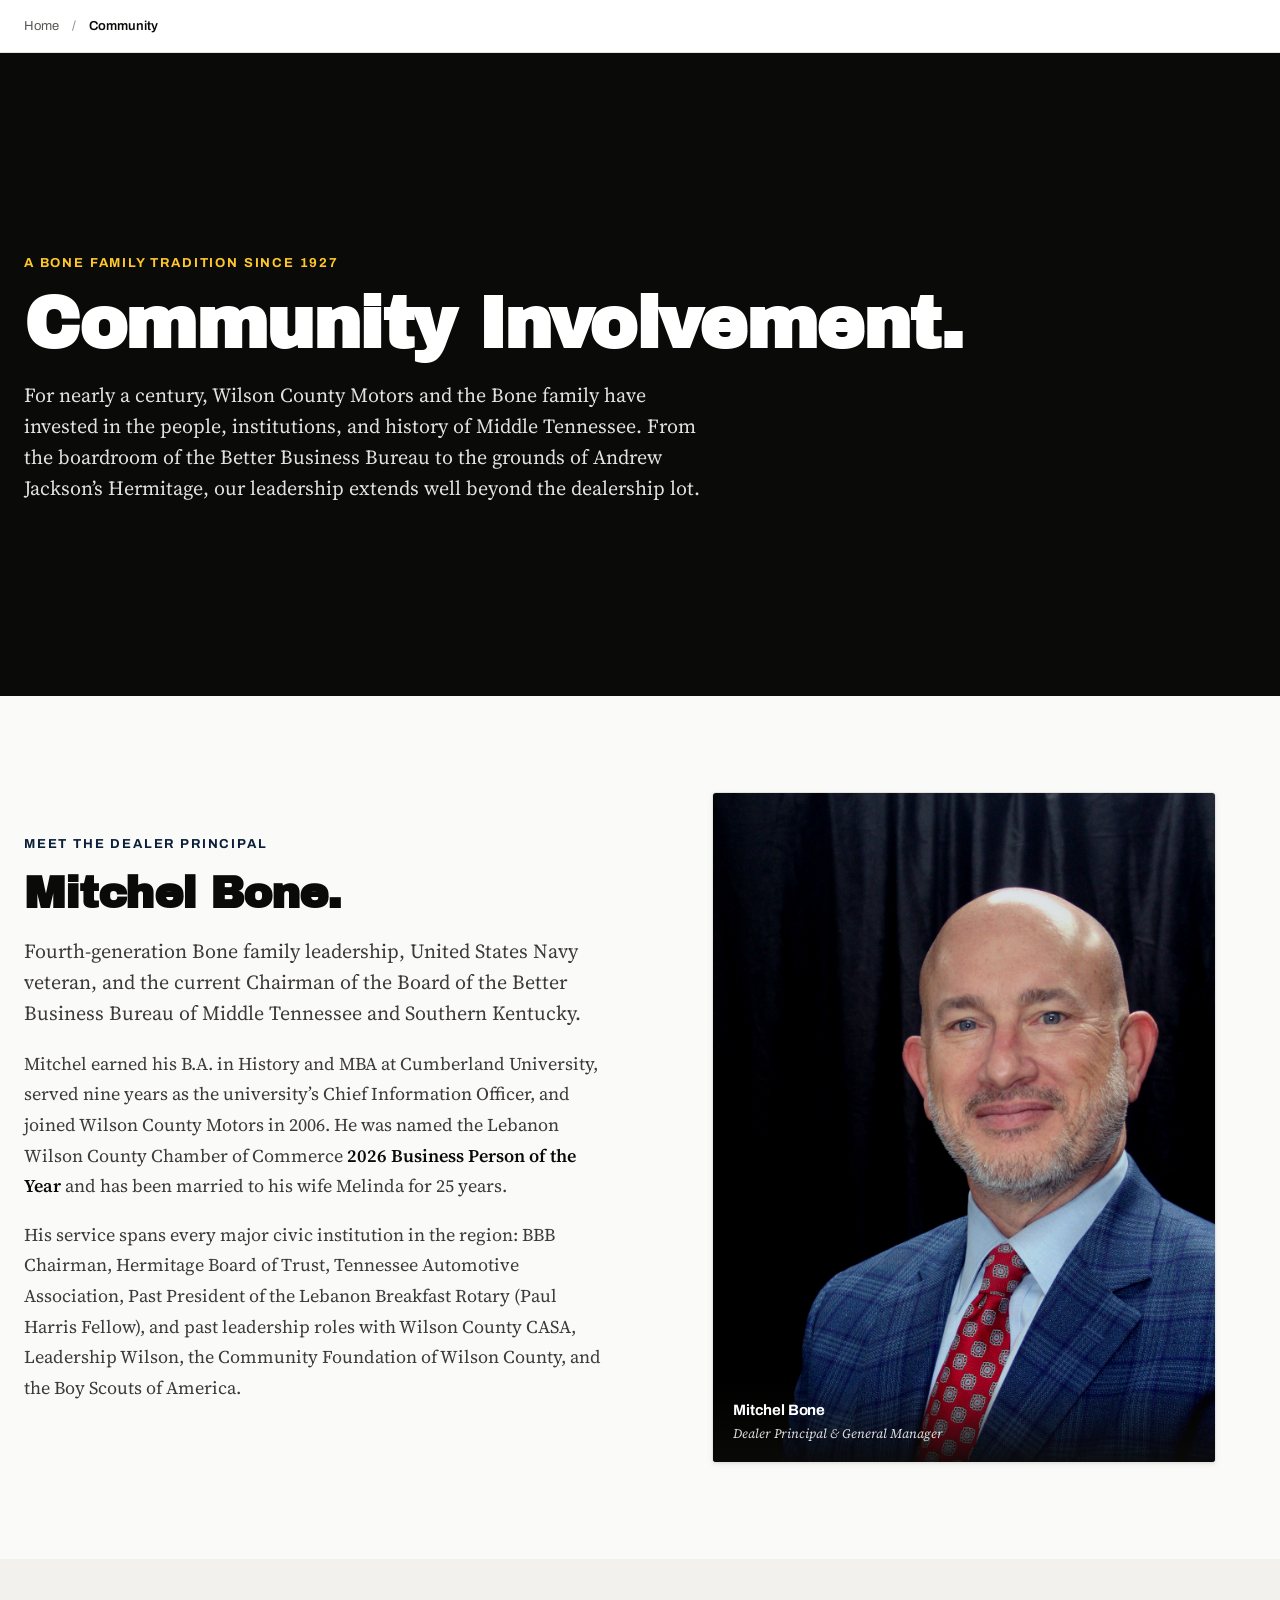
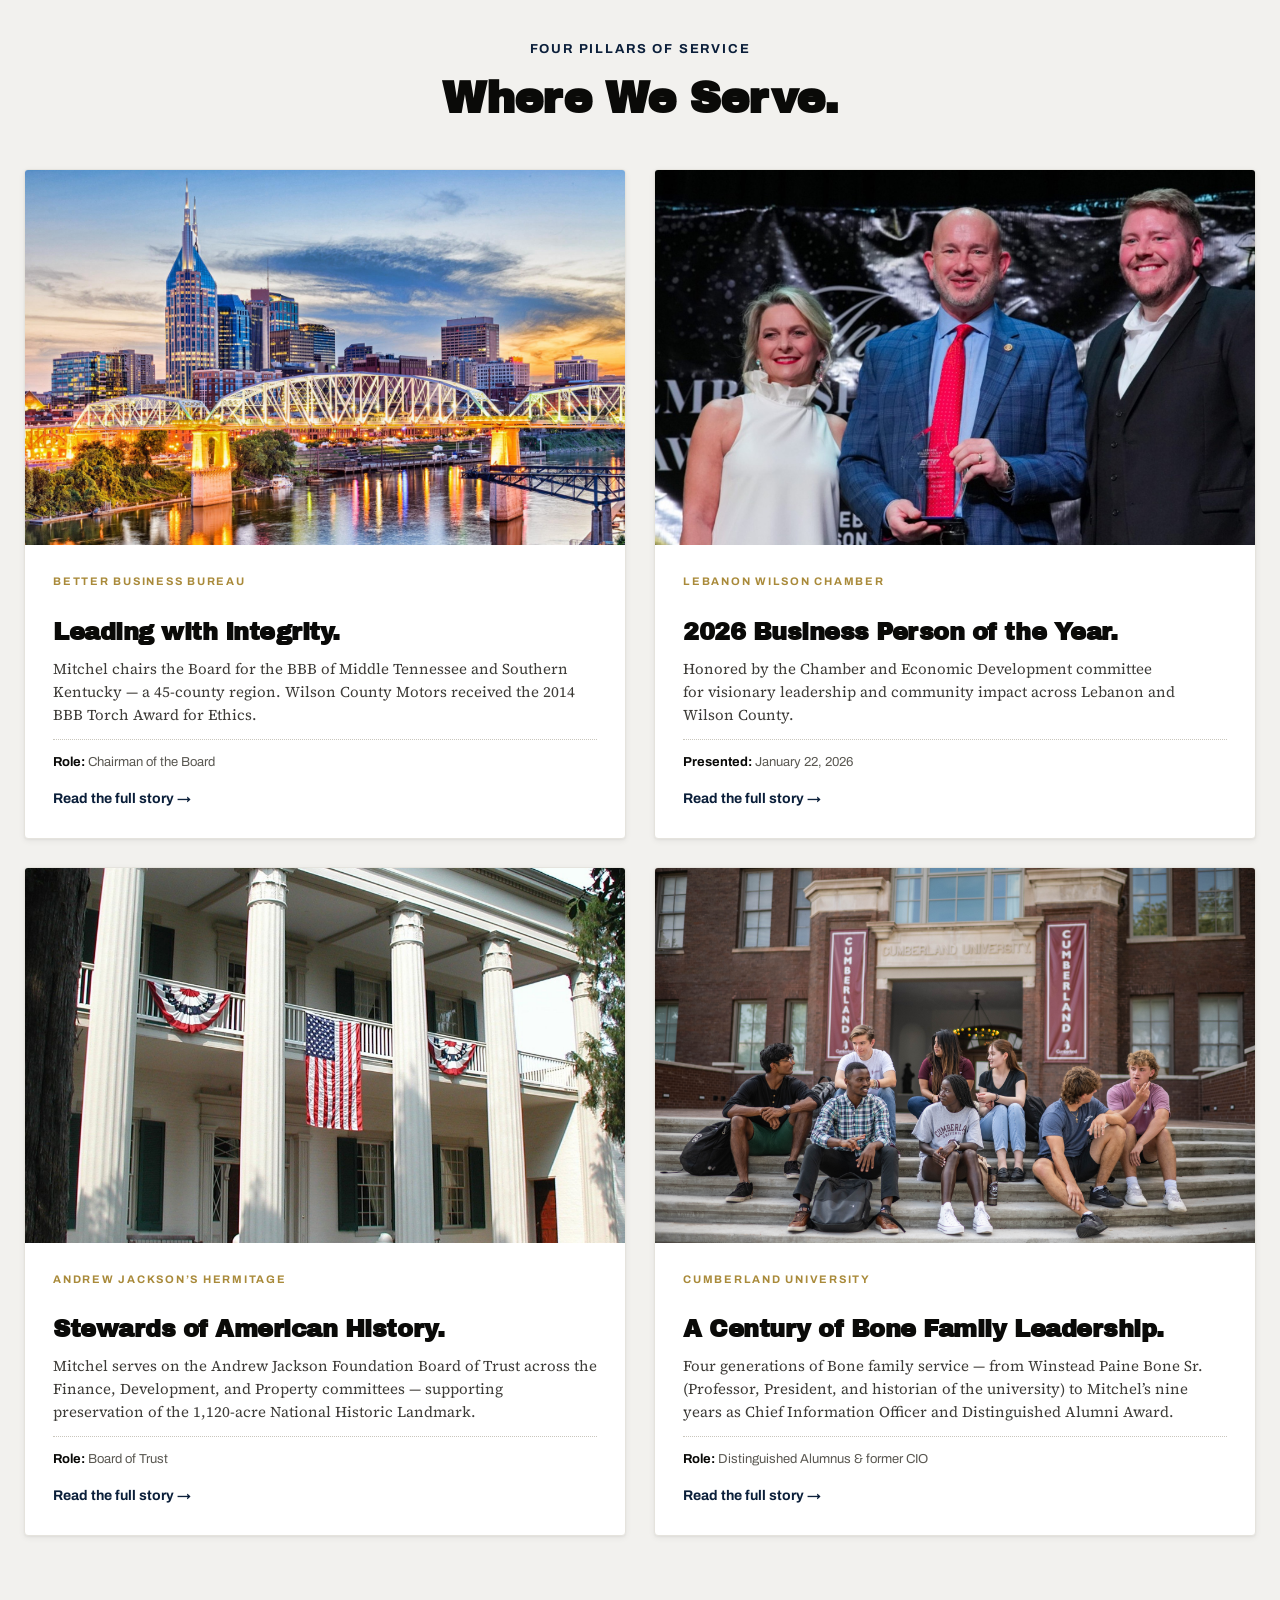
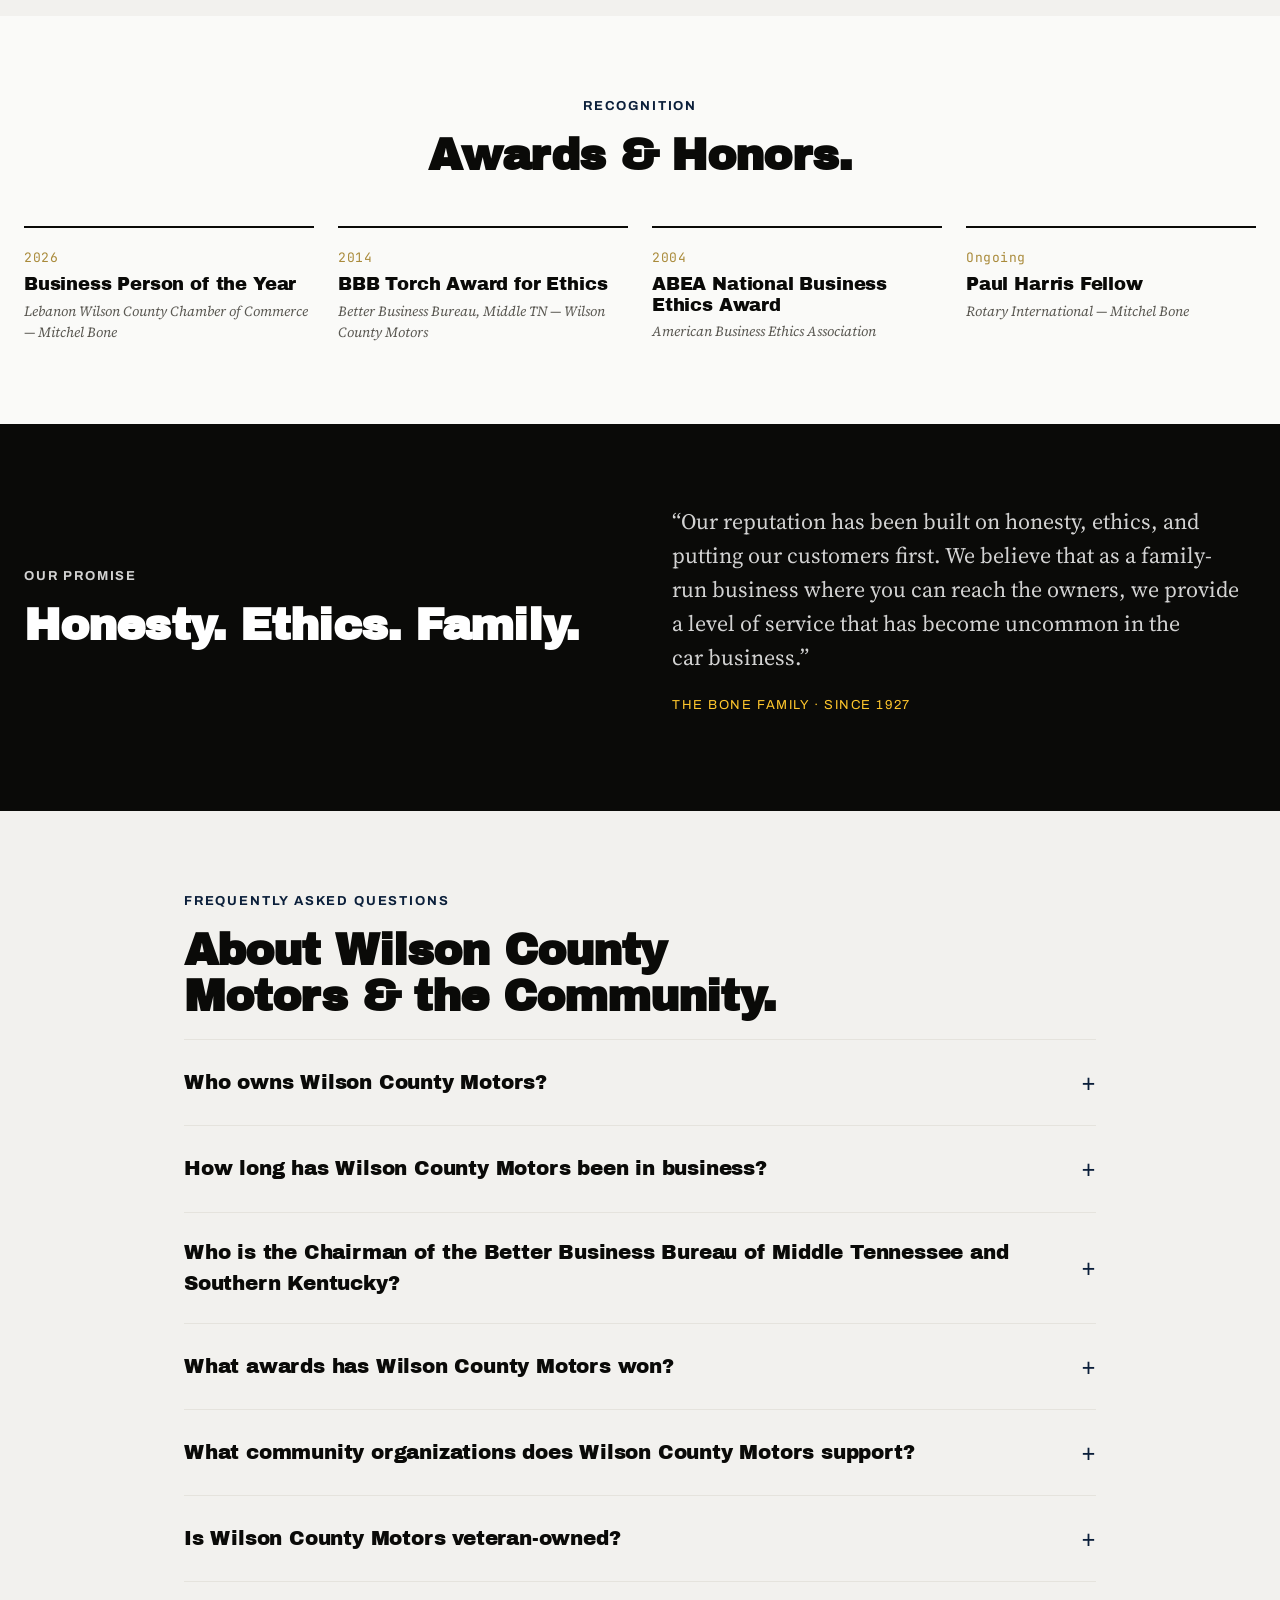
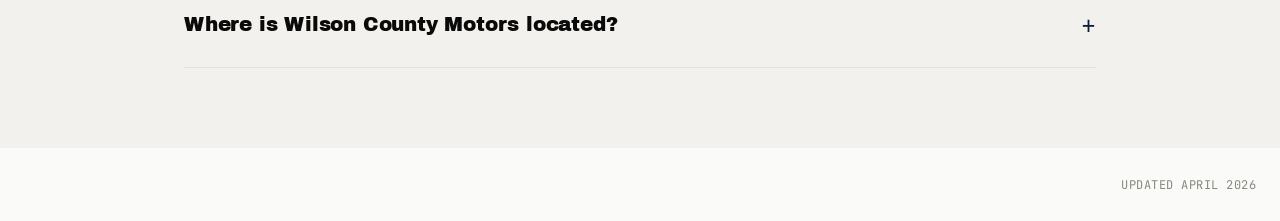
==== Community/index.html @ 07a66912 "Added community pages and assets" ====
<!DOCTYPE html>
<html lang="en">
<head>
<meta charset="UTF-8">
<meta name="viewport" content="width=device-width, initial-scale=1.0">
<title>Community Involvement | Wilson County Motors | Lebanon, Tennessee</title>
<meta name="description" content="Since 1927, the Bone family and Wilson County Motors have invested in Middle Tennessee through board service at the Better Business Bureau, Andrew Jackson's Hermitage, Cumberland University, and the Lebanon Wilson County Chamber of Commerce.">
<link rel="canonical" href="https://www.wilsoncountymotors.com/community/">
<meta property="og:title" content="Community Involvement | Wilson County Motors">
<meta property="og:description" content="99 years of family-led community leadership in Lebanon, Tennessee.">
<meta property="og:type" content="website">
<meta property="og:url" content="https://www.wilsoncountymotors.com/community/">
<meta property="og:image" content="https://www.wilsoncountymotors.com/community/assets/mitchel-bone.jpg">

<link rel="stylesheet" href="assets/wc-design-system.css">
<link rel="stylesheet" href="assets/site-styles.css">

<script type="application/ld+json">
{
  "@context": "https://schema.org",
  "@graph": [
    {
      "@type": "CollectionPage",
      "@id": "https://www.wilsoncountymotors.com/community/",
      "url": "https://www.wilsoncountymotors.com/community/",
      "name": "Community Involvement - Wilson County Motors",
      "description": "Since 1927, the Bone family and Wilson County Motors have invested in Middle Tennessee through board service at the BBB, Andrew Jackson's Hermitage, Cumberland University, and the Lebanon Wilson County Chamber of Commerce.",
      "datePublished": "2026-04-20",
      "dateModified": "2026-04-20",
      "isPartOf": { "@type": "WebSite", "name": "Wilson County Motors", "url": "https://www.wilsoncountymotors.com/" },
      "hasPart": [
        { "@type": "WebPage", "name": "BBB Chairman", "url": "https://www.wilsoncountymotors.com/community/bbb.html" },
        { "@type": "WebPage", "name": "2026 Business Person of the Year", "url": "https://www.wilsoncountymotors.com/community/business-person-of-the-year.html" },
        { "@type": "WebPage", "name": "Andrew Jackson's Hermitage", "url": "https://www.wilsoncountymotors.com/community/hermitage.html" },
        { "@type": "WebPage", "name": "Cumberland University", "url": "https://www.wilsoncountymotors.com/community/cumberland-university.html" }
      ]
    },
    {
      "@type": "AutoDealer",
      "@id": "https://www.wilsoncountymotors.com/#dealer",
      "name": "Wilson County Chevrolet Buick GMC",
      "foundingDate": "1927",
      "url": "https://www.wilsoncountymotors.com/",
      "telephone": "+1-615-549-5079",
      "address": { "@type": "PostalAddress", "streetAddress": "903 South Hartmann Dr", "addressLocality": "Lebanon", "addressRegion": "TN", "postalCode": "37090", "addressCountry": "US" },
      "openingHours": "Mo-Sa 08:00-19:00",
      "award": [
        "2014 BBB Torch Award for Ethics",
        "2004 ABEA National Business Ethics Award"
      ],
      "sameAs": [
        "https://www.facebook.com/WilsonCountyMotors",
        "https://www.wilsoncountyauto.com/"
      ]
    },
    {
      "@type": "Person",
      "@id": "https://www.wilsoncountymotors.com/community/#mitchel-bone",
      "name": "Mitchel Bone",
      "jobTitle": "Dealer Principal & General Manager",
      "image": "https://www.wilsoncountymotors.com/community/assets/mitchel-bone.jpg",
      "worksFor": { "@id": "https://www.wilsoncountymotors.com/#dealer" },
      "affiliation": [
        { "@type": "NGO", "name": "Better Business Bureau of Middle Tennessee and Southern Kentucky" },
        { "@type": "Organization", "name": "Andrew Jackson Foundation" },
        { "@type": "CollegeOrUniversity", "name": "Cumberland University" },
        { "@type": "Organization", "name": "Lebanon Wilson County Chamber of Commerce" }
      ],
      "award": [
        "2026 Business Person of the Year - Lebanon Wilson County Chamber of Commerce",
        "Cumberland University Distinguished Alumni Award",
        "Paul Harris Fellow - Rotary International"
      ],
      "alumniOf": { "@type": "CollegeOrUniversity", "name": "Cumberland University" }
    },
    {
      "@type": "BreadcrumbList",
      "itemListElement": [
        { "@type": "ListItem", "position": 1, "name": "Home", "item": "https://www.wilsoncountymotors.com/" },
        { "@type": "ListItem", "position": 2, "name": "Community", "item": "https://www.wilsoncountymotors.com/community/" }
      ]
    },
    {
      "@type": "FAQPage",
      "mainEntity": [
        { "@type": "Question", "name": "Who owns Wilson County Motors?", "acceptedAnswer": { "@type": "Answer", "text": "Wilson County Motors has been owned by the Bone family of Lebanon, Tennessee since 1927. The dealership was founded by Winstead Paine Bone Jr. and A.W. Hooker. Today it is led by Mitchel Bone, Dealer Principal and General Manager, representing the fourth generation of Bone family leadership." } },
        { "@type": "Question", "name": "How long has Wilson County Motors been in business?", "acceptedAnswer": { "@type": "Answer", "text": "Wilson County Motors has been in continuous operation since 1927 - more than 99 years. It is one of the oldest family-owned dealerships in Tennessee and has been a Bone family tradition for four generations." } },
        { "@type": "Question", "name": "Who is the Chairman of the Better Business Bureau of Middle Tennessee and Southern Kentucky?", "acceptedAnswer": { "@type": "Answer", "text": "Mitchel Bone, Dealer Principal of Wilson County Chevrolet Buick GMC, currently serves as Chairman of the Board for the Better Business Bureau of Middle Tennessee and Southern Kentucky." } },
        { "@type": "Question", "name": "What awards has Wilson County Motors won?", "acceptedAnswer": { "@type": "Answer", "text": "Wilson County Motors received the 2014 BBB Torch Award for Ethics and the 2004 ABEA National Business Ethics Award. Mitchel Bone was named the Lebanon Wilson County Chamber of Commerce 2026 Business Person of the Year, is a Cumberland University Distinguished Alumni Award recipient, and is a Paul Harris Fellow through Rotary International." } },
        { "@type": "Question", "name": "What community organizations does Wilson County Motors support?", "acceptedAnswer": { "@type": "Answer", "text": "Wilson County Motors supports the Better Business Bureau of Middle Tennessee and Southern Kentucky (BBB Chairman), the Andrew Jackson Foundation at The Hermitage (Board of Trust), Cumberland University (four generations of Bone family leadership), the Lebanon Wilson County Chamber of Commerce, the Tennessee Automotive Association, Rotary International, Wilson County CASA, the Boy Scouts of America Middle Tennessee Council, Leadership Wilson, and the Community Foundation of Wilson County." } },
        { "@type": "Question", "name": "Is Wilson County Motors veteran-owned?", "acceptedAnswer": { "@type": "Answer", "text": "Yes. Wilson County Motors is veteran-owned. Mitchel Bone is a United States Navy veteran who served as a journalist and public affairs specialist." } },
        { "@type": "Question", "name": "Where is Wilson County Motors located?", "acceptedAnswer": { "@type": "Answer", "text": "Wilson County Chevrolet Buick GMC is located at 903 South Hartmann Drive in Lebanon, Tennessee 37090, phone (615) 549-5079. Sister store Wilson County Hyundai is located at 1310 West Main Street, Lebanon, TN 37087, phone (615) 444-5564." } }
      ]
    }
  ]
}
</script>
</head>
<body>
<nav class="breadcrumbs" aria-label="Breadcrumb">
  <div class="container">
    <a href="https://www.wilsoncountymotors.com/">Home</a>
    <span class="sep">/</span>
    <span class="current">Community</span>
  </div>
</nav>

<main>
  <section class="hero" aria-labelledby="page-title">
    <div class="hero-inner">
      <p class="eyebrow">A Bone Family Tradition Since 1927</p>
      <h1 class="page-title" id="page-title">Community Involvement.</h1>
      <p class="lede">For nearly a century, Wilson County Motors and the Bone family have invested in the people, institutions, and history of Middle Tennessee. From the boardroom of the Better Business Bureau to the grounds of Andrew Jackson&rsquo;s Hermitage, our leadership extends well beyond the dealership lot.</p>
    </div>
  </section>

  <section aria-labelledby="mitchel-title">
    <div class="container">
      <div class="two-col">
        <div>
          <p class="eyebrow">Meet the Dealer Principal</p>
          <h2 class="section-title" id="mitchel-title">Mitchel Bone.</h2>
          <p class="lede" style="margin-bottom:20px;">Fourth-generation Bone family leadership, United States Navy veteran, and the current Chairman of the Board of the Better Business Bureau of Middle Tennessee and Southern Kentucky.</p>
          <div class="prose">
            <p>Mitchel earned his B.A. in History and MBA at Cumberland University, served nine years as the university&rsquo;s Chief Information Officer, and joined Wilson County Motors in 2006. He was named the Lebanon Wilson County Chamber of Commerce <strong>2026 Business Person of the Year</strong> and has been married to his wife Melinda for 25 years.</p>
            <p>His service spans every major civic institution in the region: BBB Chairman, Hermitage Board of Trust, Tennessee Automotive Association, Past President of the Lebanon Breakfast Rotary (Paul Harris Fellow), and past leadership roles with Wilson County CASA, Leadership Wilson, the Community Foundation of Wilson County, and the Boy Scouts of America.</p>
          </div>
        </div>
        <div>
          <figure class="img-frame">
            <img src="assets/mitchel-bone.jpg" alt="Mitchel Bone, Dealer Principal of Wilson County Chevrolet Buick GMC." style="aspect-ratio:3/4; object-fit:cover; object-position:center top;">
            <figcaption class="caption">
              <div class="label">Mitchel Bone</div>
              <div class="sub">Dealer Principal &amp; General Manager</div>
            </figcaption>
          </figure>
        </div>
      </div>
    </div>
  </section>

  <section class="section-alt" aria-labelledby="pillars-title">
    <div class="container">
      <div class="text-center" style="max-width:720px; margin:0 auto 48px;">
        <p class="eyebrow">Four Pillars of Service</p>
        <h2 class="section-title" id="pillars-title">Where We Serve.</h2>
      </div>

      <div class="grid-2" style="gap:28px;">
        <a href="bbb.html" class="pillar-card">
          <div class="pc-image"><img src="assets/nashville-skyline.jpg" alt="Nashville skyline representing the BBB of Middle Tennessee and Southern Kentucky."></div>
          <div class="pc-body">
            <p class="pc-eyebrow">Better Business Bureau</p>
            <h3>Leading with Integrity.</h3>
            <p class="pc-desc">Mitchel chairs the Board for the BBB of Middle Tennessee and Southern Kentucky &mdash; a 45-county region. Wilson County Motors received the 2014 BBB Torch Award for Ethics.</p>
            <div class="pc-role"><strong>Role:</strong> Chairman of the Board</div>
            <span class="pc-arrow">Read the full story &rarr;</span>
          </div>
        </a>

        <a href="business-person-of-the-year.html" class="pillar-card">
          <div class="pc-image"><img src="assets/boty-01.jpg" alt="Mitchel Bone receiving the 2026 Business Person of the Year award."></div>
          <div class="pc-body">
            <p class="pc-eyebrow">Lebanon Wilson Chamber</p>
            <h3>2026 Business Person of the Year.</h3>
            <p class="pc-desc">Honored by the Chamber and Economic Development committee for visionary leadership and community impact across Lebanon and Wilson County.</p>
            <div class="pc-role"><strong>Presented:</strong> January 22, 2026</div>
            <span class="pc-arrow">Read the full story &rarr;</span>
          </div>
        </a>

        <a href="hermitage.html" class="pillar-card">
          <div class="pc-image"><img src="assets/hermitage-mansion.jpg" alt="Andrew Jackson's Hermitage mansion in Nashville, Tennessee."></div>
          <div class="pc-body">
            <p class="pc-eyebrow">Andrew Jackson&rsquo;s Hermitage</p>
            <h3>Stewards of American History.</h3>
            <p class="pc-desc">Mitchel serves on the Andrew Jackson Foundation Board of Trust across the Finance, Development, and Property committees &mdash; supporting preservation of the 1,120-acre National Historic Landmark.</p>
            <div class="pc-role"><strong>Role:</strong> Board of Trust</div>
            <span class="pc-arrow">Read the full story &rarr;</span>
          </div>
        </a>

        <a href="cumberland-university.html" class="pillar-card">
          <div class="pc-image"><img src="assets/cu-secondary.jpg" alt="Aerial view of the Cumberland University campus in Lebanon, Tennessee."></div>
          <div class="pc-body">
            <p class="pc-eyebrow">Cumberland University</p>
            <h3>A Century of Bone Family Leadership.</h3>
            <p class="pc-desc">Four generations of Bone family service &mdash; from Winstead Paine Bone Sr. (Professor, President, and historian of the university) to Mitchel&rsquo;s nine years as Chief Information Officer and Distinguished Alumni Award.</p>
            <div class="pc-role"><strong>Role:</strong> Distinguished Alumnus &amp; former CIO</div>
            <span class="pc-arrow">Read the full story &rarr;</span>
          </div>
        </a>
      </div>
    </div>
  </section>

  <section aria-labelledby="awards-title">
    <div class="container">
      <div style="max-width:720px; margin:0 auto 48px;" class="text-center">
        <p class="eyebrow">Recognition</p>
        <h2 class="section-title" id="awards-title">Awards &amp; Honors.</h2>
      </div>

      <div class="awards-strip">
        <div class="award-cell">
          <div class="year">2026</div>
          <div class="title">Business Person of the Year</div>
          <div class="org">Lebanon Wilson County Chamber of Commerce &mdash; Mitchel Bone</div>
        </div>
        <div class="award-cell">
          <div class="year">2014</div>
          <div class="title">BBB Torch Award for Ethics</div>
          <div class="org">Better Business Bureau, Middle TN &mdash; Wilson County Motors</div>
        </div>
        <div class="award-cell">
          <div class="year">2004</div>
          <div class="title">ABEA National Business Ethics Award</div>
          <div class="org">American Business Ethics Association</div>
        </div>
        <div class="award-cell">
          <div class="year">Ongoing</div>
          <div class="title">Paul Harris Fellow</div>
          <div class="org">Rotary International &mdash; Mitchel Bone</div>
        </div>
      </div>
    </div>
  </section>

  <section class="section-dark" aria-labelledby="values-title">
    <div class="container">
      <div class="two-col">
        <div>
          <p class="eyebrow eyebrow-on-dark">Our Promise</p>
          <h2 class="section-title" id="values-title">Honesty. Ethics. Family.</h2>
        </div>
        <div>
          <p class="lede" style="font-size:22px;">&ldquo;Our reputation has been built on honesty, ethics, and putting our customers first. We believe that as a family-run business where you can reach the owners, we provide a level of service that has become uncommon in the car business.&rdquo;</p>
          <p style="font-family:var(--font-ui); font-size:13px; letter-spacing:.12em; text-transform:uppercase; color:var(--wc-gold-500); margin-top:20px;">The Bone Family &middot; Since 1927</p>
        </div>
      </div>
    </div>
  </section>

  <section class="section-alt" aria-labelledby="faq-title">
    <div class="container-narrow">
      <p class="eyebrow">Frequently Asked Questions</p>
      <h2 class="section-title" id="faq-title">About Wilson County Motors &amp; the Community.</h2>
      <div class="faq-list">
        <details>
          <summary>Who owns Wilson County Motors?</summary>
          <p class="faq-answer">Wilson County Motors has been owned by the Bone family of Lebanon, Tennessee since 1927. The dealership was founded by Winstead Paine Bone Jr. and A.W. Hooker. Today it is led by Mitchel Bone, Dealer Principal and General Manager, representing the fourth generation of Bone family leadership.</p>
        </details>
        <details>
          <summary>How long has Wilson County Motors been in business?</summary>
          <p class="faq-answer">Wilson County Motors has been in continuous operation since 1927 &mdash; more than 99 years. It is one of the oldest family-owned dealerships in Tennessee.</p>
        </details>
        <details>
          <summary>Who is the Chairman of the Better Business Bureau of Middle Tennessee and Southern Kentucky?</summary>
          <p class="faq-answer">Mitchel Bone, Dealer Principal of Wilson County Chevrolet Buick GMC, currently serves as Chairman of the Board for the BBB of Middle Tennessee and Southern Kentucky.</p>
        </details>
        <details>
          <summary>What awards has Wilson County Motors won?</summary>
          <p class="faq-answer">Wilson County Motors received the 2014 BBB Torch Award for Ethics and the 2004 ABEA National Business Ethics Award. Mitchel Bone was named the Lebanon Wilson County Chamber of Commerce 2026 Business Person of the Year, is a Cumberland University Distinguished Alumni Award recipient, and is a Paul Harris Fellow through Rotary International.</p>
        </details>
        <details>
          <summary>What community organizations does Wilson County Motors support?</summary>
          <p class="faq-answer">Wilson County Motors supports the BBB of Middle Tennessee and Southern Kentucky (Chairman), the Andrew Jackson Foundation at The Hermitage (Board of Trust), Cumberland University (four generations of Bone family leadership), the Lebanon Wilson County Chamber of Commerce, the Tennessee Automotive Association, Rotary International, Wilson County CASA, the Middle Tennessee Council of the Boy Scouts of America, Leadership Wilson, and the Community Foundation of Wilson County.</p>
        </details>
        <details>
          <summary>Is Wilson County Motors veteran-owned?</summary>
          <p class="faq-answer">Yes. Wilson County Motors is veteran-owned. Mitchel Bone is a United States Navy veteran who served as a journalist and public affairs specialist.</p>
        </details>
        <details>
          <summary>Where is Wilson County Motors located?</summary>
          <p class="faq-answer">Wilson County Chevrolet Buick GMC is located at 903 South Hartmann Drive in Lebanon, Tennessee 37090, phone (615) 549-5079. Sister store Wilson County Hyundai is located at 1310 West Main Street, Lebanon, TN 37087, phone (615) 444-5564.</p>
        </details>
      </div>
    </div>
  </section>

  <div class="container" style="padding:24px; text-align:right;">
    <span class="updated-stamp">Updated April 2026</span>
  </div>
</main>
</body>
</html>
---- Community/assets/wc-design-system.css ----
/* =========================================================
   Wilson County Motors — Colors & Type
   A family-owned Tennessee dealership since 1927.
   The system leans on a high-contrast black/white core
   (inherited from the wordmark) warmed by a Tennessee-red
   accent and a parchment off-white for long reading.
   ========================================================= */

/* ---------- Fonts -----------------------------------------
   The logo wordmark is a heavy, geometric, lowercase sans —
   closest open match is Archivo Black / Archivo. We pair it
   with Source Serif 4 for long-form ("Since 1927" heritage
   cues) and JetBrains Mono for VINs, stock numbers, specs.
   -----------------------------------------------------------
   NOTE TO USER: no original brand font files were provided.
   These Google Fonts are SUBSTITUTIONS. If you have the real
   wordmark typeface (appears custom / Avenir-Black-ish),
   drop the .woff2 into fonts/ and swap the @font-face below.
*/
@import url('https://fonts.googleapis.com/css2?family=Archivo:wght@400;500;600;700;800;900&family=Archivo+Black&family=Source+Serif+4:ital,opsz,wght@0,8..60,400;0,8..60,600;0,8..60,700;1,8..60,400&family=JetBrains+Mono:wght@400;500;600&display=swap');

:root {
  /* =========================================================
     COLOR — core
     Black/white are dominant (the wordmark is pure black).
     "Tennessee red" is the single brand accent — a clay-red
     that echoes the red in the GMC badge and TN state flag,
     appropriate for a Lebanon, TN dealer.
     ========================================================= */

  /* Neutrals — ink scale */
  --wc-ink-000: #ffffff;
  --wc-ink-050: #fafaf8;   /* parchment / page bg */
  --wc-ink-100: #f2f1ee;   /* card soft bg */
  --wc-ink-200: #e5e3dd;   /* hairline / divider */
  --wc-ink-300: #c9c6bd;   /* disabled / placeholder */
  --wc-ink-400: #8a877e;   /* muted text */
  --wc-ink-500: #5a5852;   /* secondary text */
  --wc-ink-600: #3d3b37;   /* body on light */
  --wc-ink-700: #26251f;   /* heading */
  --wc-ink-900: #0a0a08;   /* wordmark black */

  /* Brand accent — Chevrolet gold (the bowtie gold).
     Chevy's primary brand color pair is Chevy Gold + Chevy Dark Blue. */
  --wc-gold-050: #fff8e0;
  --wc-gold-100: #ffeeb0;
  --wc-gold-300: #ffd766;
  --wc-gold-500: #ffc72c;   /* Chevy Gold — primary accent */
  --wc-gold-600: #e0a800;   /* hover */
  --wc-gold-700: #a57a00;   /* pressed */

  /* Chevy Dark Blue — paired corporate color; used for CTAs on light,
     for trust/finance cues, and as the go-to ink behind gold. */
  --wc-blue-050: #e8ecf2;
  --wc-blue-100: #c8d0de;
  --wc-blue-300: #5f7aa3;
  --wc-blue-500: #1a3c74;   /* mid */
  --wc-blue-700: #0b1f3a;   /* Chevy Dark Blue */
  --wc-blue-900: #061226;

  /* Legacy red retained for GMC chrome & sale stickers only.
     Do NOT use as brand accent. */
  --wc-red-050: #fdf2ef;
  --wc-red-500: #c8102e;   /* GMC red */
  --wc-red-600: #a00a22;
  --wc-red-700: #7a0818;

  /* Tan / heritage — used for "Since 1927" and award ribbons */
  --wc-tan-100: #f1ead8;
  --wc-tan-300: #d9c48a;
  --wc-tan-500: #a98a3a;

  /* Semantic — status */
  --wc-success: #2a7a4b;
  --wc-success-bg: #e6f1ea;
  --wc-warning: #b5721a;
  --wc-warning-bg: #fbefd9;
  --wc-danger: var(--wc-red-600);
  --wc-danger-bg: var(--wc-red-050);
  --wc-info: var(--wc-blue-700);
  --wc-info-bg: var(--wc-blue-050);

  /* OEM badge accents — ONLY for franchise-specific chrome.
     Never as ambient brand color for the dealership. */
  --wc-chevy-blue: #0b1f3a;
  --wc-chevy-gold: #ffc72c;
  --wc-chevy-silver: #c9ccd1;
  --wc-buick-red:  #9d2235;
  --wc-gmc-red:    #c8102e;

  /* =========================================================
     SEMANTIC ROLES — reach for these in components
     ========================================================= */
  --fg-1: var(--wc-ink-900);       /* primary text */
  --fg-2: var(--wc-ink-600);       /* body */
  --fg-3: var(--wc-ink-500);       /* secondary */
  --fg-muted: var(--wc-ink-400);
  --fg-on-dark: var(--wc-ink-000);
  --fg-accent: var(--wc-blue-700);

  --bg-page: var(--wc-ink-050);
  --bg-surface: var(--wc-ink-000);
  --bg-soft: var(--wc-ink-100);
  --bg-inverse: var(--wc-ink-900);
  --bg-accent: var(--wc-gold-500);
  --bg-cta: var(--wc-blue-700);          /* primary CTA on light */
  --fg-on-gold: var(--wc-blue-700);      /* text on gold */

  --border-hairline: var(--wc-ink-200);
  --border-strong: var(--wc-ink-300);
  --border-ink: var(--wc-ink-900);

  /* =========================================================
     TYPOGRAPHY
     Families — Archivo Black for wordmark-echo display,
     Archivo for UI, Source Serif for heritage + long copy,
     JetBrains Mono for stock numbers / VINs.
     ========================================================= */
  --font-display: 'Archivo Black', 'Archivo', ui-sans-serif, system-ui, sans-serif;
  --font-ui: 'Archivo', ui-sans-serif, system-ui, -apple-system, 'Segoe UI', sans-serif;
  --font-serif: 'Source Serif 4', 'Source Serif Pro', Georgia, 'Times New Roman', serif;
  --font-mono: 'JetBrains Mono', ui-monospace, 'SF Mono', Menlo, monospace;

  /* Type scale — dealer-signage rhythm: big, heavy, confident */
  --fs-hero: clamp(56px, 8vw, 96px);   /* "We've been here since 1927." */
  --fs-display: clamp(40px, 5vw, 64px);
  --fs-h1: 40px;
  --fs-h2: 30px;
  --fs-h3: 22px;
  --fs-h4: 18px;
  --fs-body-lg: 18px;
  --fs-body: 16px;
  --fs-small: 14px;
  --fs-micro: 12px;
  --fs-eyebrow: 13px;

  --lh-tight: 0.95;
  --lh-heading: 1.1;
  --lh-body: 1.55;
  --lh-loose: 1.7;

  --ls-display: -0.02em;   /* wordmark is tight */
  --ls-heading: -0.01em;
  --ls-eyebrow: 0.14em;    /* all-caps eyebrows only */
  --ls-body: 0;

  /* =========================================================
     SPACING / RADII / SHADOWS
     Restrained; this is a dealership, not a fintech.
     ========================================================= */
  --sp-1: 4px;
  --sp-2: 8px;
  --sp-3: 12px;
  --sp-4: 16px;
  --sp-5: 20px;
  --sp-6: 24px;
  --sp-8: 32px;
  --sp-10: 40px;
  --sp-12: 48px;
  --sp-16: 64px;
  --sp-20: 80px;
  --sp-24: 96px;

  --radius-none: 0;
  --radius-sm: 2px;
  --radius-md: 4px;     /* default — small, square-ish, signage-like */
  --radius-lg: 8px;
  --radius-pill: 999px;

  /* Shadows — flat by default; one lift shadow for cards/menus */
  --shadow-hairline: inset 0 0 0 1px var(--border-hairline);
  --shadow-card: 0 1px 2px rgba(10,10,8,0.04), 0 2px 6px rgba(10,10,8,0.06);
  --shadow-lift: 0 6px 20px rgba(10,10,8,0.10), 0 2px 4px rgba(10,10,8,0.04);
  --shadow-sticker: 0 10px 30px rgba(10,10,8,0.18);
  --shadow-focus: 0 0 0 3px rgba(255,199,44,0.45);

  /* Motion */
  --ease-standard: cubic-bezier(0.2, 0, 0, 1);
  --ease-emphasized: cubic-bezier(0.22, 1, 0.36, 1);
  --dur-fast: 120ms;
  --dur-base: 200ms;
  --dur-slow: 320ms;
}

/* ---------- Element defaults ------------------------------ */
html, body {
  background: var(--bg-page);
  color: var(--fg-1);
  font-family: var(--font-ui);
  font-size: var(--fs-body);
  line-height: var(--lh-body);
  -webkit-font-smoothing: antialiased;
  text-rendering: optimizeLegibility;
}

h1, h2, h3, h4, h5, h6 {
  font-family: var(--font-display);
  color: var(--fg-1);
  letter-spacing: var(--ls-heading);
  line-height: var(--lh-heading);
  margin: 0;
  text-wrap: balance;
}

h1 { font-size: var(--fs-h1); }
h2 { font-size: var(--fs-h2); }
h3 { font-size: var(--fs-h3); }
h4 { font-size: var(--fs-h4); font-family: var(--font-ui); font-weight: 700; }

p  { margin: 0 0 var(--sp-4); text-wrap: pretty; }
a  { color: var(--fg-accent); text-decoration: underline; text-underline-offset: 2px; }
a:hover { color: var(--wc-red-700); }

small { font-size: var(--fs-small); color: var(--fg-3); }
code, kbd, samp { font-family: var(--font-mono); font-size: 0.92em; }

/* ---------- Utility classes ------------------------------- */
.wc-hero      { font-family: var(--font-display); font-size: var(--fs-hero);    line-height: var(--lh-tight); letter-spacing: var(--ls-display); }
.wc-display   { font-family: var(--font-display); font-size: var(--fs-display); line-height: var(--lh-tight); letter-spacing: var(--ls-display); }
.wc-eyebrow   { font-family: var(--font-ui); font-size: var(--fs-eyebrow); font-weight: 700; letter-spacing: var(--ls-eyebrow); text-transform: uppercase; color: var(--fg-accent); }
.wc-lede      { font-family: var(--font-serif); font-size: var(--fs-body-lg); line-height: var(--lh-loose); color: var(--fg-2); }
.wc-serif     { font-family: var(--font-serif); }
.wc-mono      { font-family: var(--font-mono); }
.wc-wordmark  { font-family: var(--font-display); text-transform: lowercase; letter-spacing: -0.04em; line-height: 0.9; }

.wc-since     { font-family: var(--font-serif); font-style: italic; color: var(--wc-tan-500); letter-spacing: 0.02em; }
---- Community/assets/site-styles.css ----
/* ============================================================
   Wilson County Motors — Community pages shared styles
   Built on top of wc-design-system.css
   ============================================================ */

* { box-sizing: border-box; }
html, body { margin: 0; padding: 0; }
body { background: var(--bg-page); color: var(--fg-1); }

img { max-width: 100%; display: block; }

/* ---------- Header ---------- */
.site-utility {
  background: #fff;
  border-bottom: 1px solid var(--border-hairline);
  font-size: 12px;
}
.site-utility-inner {
  max-width: 1280px;
  margin: 0 auto;
  padding: 8px 24px;
  display: flex;
  align-items: center;
  justify-content: space-between;
  gap: 16px;
  flex-wrap: wrap;
}
.site-utility .since {
  font-family: var(--font-serif);
  font-style: italic;
  color: var(--wc-tan-500);
}
.site-utility .utility-links {
  display: flex;
  gap: 20px;
  color: var(--fg-2);
  flex-wrap: wrap;
}
.site-utility .utility-links span {
  display: inline-flex;
  align-items: center;
  gap: 6px;
}
.site-utility .utility-links .tel {
  font-family: var(--font-mono);
  font-weight: 600;
  color: var(--wc-ink-900);
}

.site-header {
  position: sticky;
  top: 0;
  z-index: 50;
  background: rgba(250, 250, 248, 0.94);
  backdrop-filter: blur(8px);
  -webkit-backdrop-filter: blur(8px);
  border-bottom: 1px solid var(--border-hairline);
}
.site-header-inner {
  max-width: 1280px;
  margin: 0 auto;
  padding: 14px 24px;
  display: flex;
  align-items: center;
  gap: 32px;
}
.site-brand {
  display: flex;
  align-items: center;
  gap: 14px;
  text-decoration: none;
  color: var(--wc-ink-900);
}
.site-brand .wordmark {
  font-family: var(--font-display);
  font-size: 28px;
  letter-spacing: -0.04em;
  text-transform: lowercase;
  line-height: 0.88;
  color: var(--wc-ink-900);
}
.site-brand .divider {
  width: 1px;
  height: 38px;
  background: var(--border-strong);
}
.site-brand .sub {
  font-family: var(--font-ui);
  font-size: 10px;
  font-weight: 700;
  letter-spacing: 0.14em;
  color: var(--fg-3);
  text-transform: uppercase;
  line-height: 1.3;
}
.site-nav {
  display: flex;
  gap: 4px;
  margin-left: auto;
  flex-wrap: wrap;
}
.site-nav a {
  padding: 8px 12px;
  font-size: 14px;
  font-weight: 600;
  color: var(--fg-1);
  text-decoration: none;
  border-radius: 4px;
  font-family: var(--font-ui);
  border-bottom: 2px solid transparent;
}
.site-nav a:hover { color: var(--fg-accent); }
.site-nav a.active {
  color: var(--fg-accent);
  border-bottom-color: var(--fg-accent);
}

/* ---------- Layout primitives ---------- */
.container {
  max-width: 1280px;
  margin: 0 auto;
  padding: 0 24px;
}
.container-narrow {
  max-width: 960px;
  margin: 0 auto;
  padding: 0 24px;
}

section { padding: 80px 0; }
@media (max-width: 768px) { section { padding: 48px 0; } }

.section-alt { background: var(--wc-ink-100); }
.section-dark { background: var(--wc-ink-900); color: var(--wc-ink-000); }
.section-dark h1, .section-dark h2, .section-dark h3 { color: var(--wc-ink-000); }
.section-dark p { color: rgba(255, 255, 255, 0.82); }

/* Hairline divider */
.hairline {
  border: 0;
  border-top: 1px dotted var(--border-strong);
  margin: 0;
}

/* ---------- Typography helpers ---------- */
.eyebrow {
  font-family: var(--font-ui);
  font-size: 13px;
  font-weight: 700;
  letter-spacing: 0.14em;
  text-transform: uppercase;
  color: var(--fg-accent);
  margin: 0 0 16px;
}
.eyebrow-on-dark { color: var(--wc-gold-500); }

.lede {
  font-family: var(--font-serif);
  font-size: 20px;
  line-height: 1.55;
  color: var(--fg-2);
}
.section-dark .lede { color: rgba(255, 255, 255, 0.82); }

h1.page-title {
  font-size: clamp(44px, 6vw, 72px);
  line-height: 0.98;
  letter-spacing: -0.02em;
  margin: 0 0 20px;
}
h2.section-title {
  font-size: clamp(32px, 4vw, 44px);
  line-height: 1.05;
  letter-spacing: -0.02em;
  margin: 0 0 20px;
}
h3 {
  font-size: 22px;
  letter-spacing: -0.01em;
}

.updated-stamp {
  font-family: var(--font-mono);
  font-size: 12px;
  color: var(--fg-muted);
  letter-spacing: 0.04em;
  text-transform: uppercase;
}

/* ---------- Hero ---------- */
.hero {
  position: relative;
  background: var(--wc-ink-900);
  color: var(--wc-ink-000);
  overflow: hidden;
}
.hero-image {
  position: absolute;
  inset: 0;
  z-index: 0;
}
.hero-image img {
  width: 100%;
  height: 100%;
  object-fit: cover;
  opacity: 0.42;
}
.hero-scrim {
  position: absolute;
  inset: 0;
  z-index: 1;
  background: linear-gradient(to top, rgba(10,10,8,0.92) 0%, rgba(10,10,8,0.55) 55%, rgba(10,10,8,0.35) 100%);
}
.hero-inner {
  position: relative;
  z-index: 2;
  max-width: 1280px;
  margin: 0 auto;
  padding: 120px 24px 96px;
}
.hero h1 { color: #fff; }
.hero .lede { color: rgba(255,255,255,0.88); max-width: 680px; }
.hero .eyebrow { color: var(--wc-gold-500); }

@media (max-width: 768px) {
  .hero-inner { padding: 72px 24px 56px; }
}

/* ---------- Breadcrumbs ---------- */
.breadcrumbs {
  padding: 16px 0;
  font-size: 13px;
  font-family: var(--font-ui);
  color: var(--fg-3);
  border-bottom: 1px solid var(--border-hairline);
  background: #fff;
}
.breadcrumbs a {
  color: var(--fg-3);
  text-decoration: none;
}
.breadcrumbs a:hover { color: var(--fg-accent); }
.breadcrumbs .sep { margin: 0 10px; color: var(--fg-muted); }
.breadcrumbs .current { color: var(--wc-ink-900); font-weight: 600; }

/* ---------- Cards ---------- */
.card {
  background: var(--bg-surface);
  border: 1px solid var(--border-hairline);
  border-radius: 4px;
  padding: 28px;
  box-shadow: var(--shadow-card);
  transition: box-shadow 200ms var(--ease-standard), transform 200ms var(--ease-standard);
}
.card:hover {
  box-shadow: var(--shadow-lift);
  transform: translateY(-2px);
}
.card h3 { margin: 0 0 10px; }
.card p { color: var(--fg-2); margin: 0; }

/* Icon circle at top of card */
.card-icon {
  width: 44px;
  height: 44px;
  border-radius: 4px;
  background: var(--wc-ink-100);
  color: var(--wc-blue-700);
  display: inline-flex;
  align-items: center;
  justify-content: center;
  margin-bottom: 20px;
}
.card-icon.accent { background: var(--wc-gold-050); color: var(--wc-blue-700); }

/* ---------- Grids ---------- */
.grid-2 { display: grid; grid-template-columns: repeat(2, 1fr); gap: 40px; }
.grid-3 { display: grid; grid-template-columns: repeat(3, 1fr); gap: 32px; }
.grid-4 { display: grid; grid-template-columns: repeat(4, 1fr); gap: 24px; }
@media (max-width: 960px) {
  .grid-2, .grid-3, .grid-4 { grid-template-columns: 1fr; gap: 24px; }
}

.two-col {
  display: grid;
  grid-template-columns: 1fr 1fr;
  gap: 64px;
  align-items: center;
}
@media (max-width: 960px) { .two-col { grid-template-columns: 1fr; gap: 32px; } }

/* ---------- Prose block ---------- */
.prose p {
  font-family: var(--font-serif);
  font-size: 18px;
  line-height: 1.7;
  color: var(--fg-2);
  margin: 0 0 18px;
}
.prose p strong { color: var(--wc-ink-900); font-weight: 600; }
.prose a { color: var(--fg-accent); }

/* ---------- Image frame ---------- */
.img-frame {
  position: relative;
  border: 1px solid var(--border-hairline);
  background: var(--wc-ink-100);
  overflow: hidden;
  border-radius: 4px;
  box-shadow: var(--shadow-card);
}
.img-frame img { width: 100%; height: auto; display: block; }
.img-frame .caption {
  position: absolute;
  bottom: 0;
  left: 0;
  right: 0;
  padding: 18px 20px;
  background: linear-gradient(to top, rgba(10,10,8,0.88), rgba(10,10,8,0));
  color: #fff;
}
.img-frame .caption .label {
  font-family: var(--font-ui);
  font-size: 15px;
  font-weight: 700;
  letter-spacing: -0.01em;
}
.img-frame .caption .sub {
  font-family: var(--font-serif);
  font-style: italic;
  font-size: 13px;
  opacity: 0.85;
  margin-top: 2px;
}

/* Placeholder image for missing photos */
.img-placeholder {
  aspect-ratio: 4 / 3;
  background: var(--wc-ink-100);
  border: 1px dashed var(--border-strong);
  display: flex;
  flex-direction: column;
  align-items: center;
  justify-content: center;
  padding: 24px;
  text-align: center;
  color: var(--fg-3);
  border-radius: 4px;
}
.img-placeholder .tag {
  font-family: var(--font-ui);
  font-size: 11px;
  font-weight: 700;
  letter-spacing: 0.14em;
  text-transform: uppercase;
  color: var(--wc-tan-500);
  margin-bottom: 10px;
}
.img-placeholder .desc {
  font-family: var(--font-serif);
  font-style: italic;
  font-size: 15px;
  color: var(--fg-3);
  max-width: 260px;
}

/* ---------- Buttons ---------- */
.btn {
  display: inline-flex;
  align-items: center;
  gap: 8px;
  font-family: var(--font-ui);
  font-weight: 700;
  letter-spacing: 0.02em;
  padding: 14px 24px;
  font-size: 15px;
  border: 0;
  cursor: pointer;
  border-radius: 4px;
  text-decoration: none;
  transition: background 120ms var(--ease-standard);
}
.btn-primary { background: var(--wc-red-500); color: #fff; }
.btn-primary:hover { background: var(--wc-red-600); color: #fff; }
.btn-ink { background: var(--wc-ink-900); color: #fff; }
.btn-ink:hover { background: var(--wc-ink-700); color: #fff; }
.btn-outline {
  background: transparent;
  color: var(--wc-ink-900);
  border: 1.5px solid var(--wc-ink-900);
  padding: 12.5px 22.5px;
}
.btn-outline:hover { background: var(--wc-ink-900); color: #fff; }
.btn-on-dark { background: #fff; color: var(--wc-ink-900); }
.btn-on-dark:hover { background: var(--wc-gold-500); color: var(--wc-blue-700); }

/* ---------- Pillar card (index) ---------- */
.pillar-card {
  background: #fff;
  border: 1px solid var(--border-hairline);
  border-radius: 4px;
  overflow: hidden;
  display: flex;
  flex-direction: column;
  text-decoration: none;
  color: var(--wc-ink-900);
  transition: box-shadow 200ms var(--ease-standard), transform 200ms var(--ease-standard);
  box-shadow: var(--shadow-card);
}
.pillar-card:hover {
  box-shadow: var(--shadow-lift);
  transform: translateY(-3px);
  color: var(--wc-ink-900);
}
.pillar-card .pc-image {
  aspect-ratio: 16 / 10;
  overflow: hidden;
  background: var(--wc-ink-100);
}
.pillar-card .pc-image img {
  width: 100%;
  height: 100%;
  object-fit: cover;
}
.pillar-card .pc-body {
  padding: 28px;
  display: flex;
  flex-direction: column;
  gap: 12px;
  flex: 1;
}
.pillar-card .pc-eyebrow {
  font-family: var(--font-ui);
  font-size: 11px;
  font-weight: 700;
  letter-spacing: 0.16em;
  text-transform: uppercase;
  color: var(--wc-tan-500);
}
.pillar-card h3 {
  font-family: var(--font-display);
  font-size: 24px;
  letter-spacing: -0.02em;
  line-height: 1.1;
  margin: 0;
}
.pillar-card .pc-desc {
  font-family: var(--font-serif);
  font-size: 15px;
  line-height: 1.55;
  color: var(--fg-2);
  margin: 0;
  flex: 1;
}
.pillar-card .pc-role {
  font-family: var(--font-ui);
  font-size: 13px;
  color: var(--fg-3);
  padding-top: 12px;
  border-top: 1px dotted var(--border-strong);
}
.pillar-card .pc-role strong { color: var(--wc-ink-900); }
.pillar-card .pc-arrow {
  display: inline-flex;
  align-items: center;
  gap: 6px;
  color: var(--fg-accent);
  font-weight: 700;
  font-size: 14px;
  margin-top: 4px;
}

/* ---------- Awards strip ---------- */
.awards-strip {
  display: grid;
  grid-template-columns: repeat(4, 1fr);
  gap: 24px;
}
@media (max-width: 960px) { .awards-strip { grid-template-columns: repeat(2, 1fr); } }
@media (max-width: 560px) { .awards-strip { grid-template-columns: 1fr; } }

.award-cell {
  border-top: 2px solid var(--wc-ink-900);
  padding-top: 20px;
}
.award-cell .year {
  font-family: var(--font-mono);
  font-size: 13px;
  color: var(--wc-tan-500);
  letter-spacing: 0.04em;
}
.award-cell .title {
  font-family: var(--font-display);
  font-size: 18px;
  line-height: 1.15;
  letter-spacing: -0.01em;
  margin: 6px 0 6px;
}
.award-cell .org {
  font-family: var(--font-serif);
  font-style: italic;
  font-size: 14px;
  color: var(--fg-3);
}

/* ---------- FAQ ---------- */
.faq-list details {
  border-top: 1px solid var(--border-hairline);
  padding: 24px 0;
}
.faq-list details:last-child { border-bottom: 1px solid var(--border-hairline); }
.faq-list summary {
  cursor: pointer;
  font-family: var(--font-display);
  font-size: 20px;
  letter-spacing: -0.01em;
  color: var(--wc-ink-900);
  list-style: none;
  display: flex;
  justify-content: space-between;
  align-items: center;
  gap: 20px;
}
.faq-list summary::-webkit-details-marker { display: none; }
.faq-list summary::after {
  content: "+";
  font-family: var(--font-ui);
  font-weight: 400;
  font-size: 24px;
  color: var(--fg-accent);
  transition: transform 200ms var(--ease-standard);
}
.faq-list details[open] summary::after { content: "–"; }
.faq-list .faq-answer {
  font-family: var(--font-serif);
  font-size: 17px;
  line-height: 1.7;
  color: var(--fg-2);
  margin: 14px 0 0;
  max-width: 820px;
}

/* ---------- Board / committee list ---------- */
.involvement-list {
  display: grid;
  grid-template-columns: repeat(2, 1fr);
  gap: 1px;
  background: var(--border-hairline);
  border: 1px solid var(--border-hairline);
  border-radius: 4px;
  overflow: hidden;
}
@media (max-width: 768px) { .involvement-list { grid-template-columns: 1fr; } }
.involvement-item {
  background: #fff;
  padding: 20px 22px;
  display: flex;
  gap: 14px;
  align-items: flex-start;
}
.involvement-item .bullet {
  width: 6px;
  height: 6px;
  border-radius: 50%;
  background: var(--wc-red-500);
  margin-top: 10px;
  flex-shrink: 0;
}
.involvement-item .text {
  font-family: var(--font-ui);
  font-size: 15px;
  line-height: 1.5;
  color: var(--wc-ink-900);
}
.involvement-item .text .meta {
  display: block;
  font-family: var(--font-serif);
  font-style: italic;
  font-size: 13px;
  color: var(--fg-3);
  margin-top: 3px;
}

/* ---------- Pull quote ---------- */
.pullquote {
  font-family: var(--font-serif);
  font-size: 28px;
  line-height: 1.35;
  letter-spacing: -0.01em;
  color: var(--wc-ink-900);
  border-left: 3px solid var(--wc-red-500);
  padding: 6px 0 6px 28px;
  margin: 32px 0;
}
.pullquote .attrib {
  display: block;
  margin-top: 16px;
  font-family: var(--font-ui);
  font-size: 13px;
  font-style: normal;
  font-weight: 700;
  letter-spacing: 0.12em;
  text-transform: uppercase;
  color: var(--fg-3);
}

/* ---------- Event logistics pill ---------- */
.event-meta {
  display: flex;
  flex-wrap: wrap;
  gap: 18px;
  padding: 12px 0;
  border-top: 1px dotted var(--border-strong);
  border-bottom: 1px dotted var(--border-strong);
  margin: 16px 0 20px;
  font-family: var(--font-ui);
  font-size: 14px;
  color: var(--wc-ink-900);
}
.event-meta span { display: inline-flex; align-items: center; gap: 6px; font-weight: 600; }

/* ---------- Social links row ---------- */
.social-row {
  display: flex;
  flex-wrap: wrap;
  gap: 24px;
  justify-content: center;
}
.social-row a {
  display: inline-flex;
  align-items: center;
  gap: 8px;
  font-family: var(--font-ui);
  font-size: 14px;
  font-weight: 700;
  color: var(--wc-ink-900);
  text-decoration: none;
  padding: 10px 16px;
  border: 1px solid var(--border-strong);
  border-radius: 4px;
  background: #fff;
}
.social-row a:hover {
  background: var(--wc-ink-900);
  color: #fff;
  border-color: var(--wc-ink-900);
}
.social-row a:hover svg { stroke: #fff; }

/* ---------- See also (internal linking) ---------- */
.see-also {
  background: var(--wc-ink-100);
  padding: 56px 0;
  border-top: 1px solid var(--border-hairline);
  border-bottom: 1px solid var(--border-hairline);
}
.see-also h2 {
  font-size: 22px;
  margin-bottom: 24px;
  letter-spacing: -0.01em;
}
.see-also-grid {
  display: grid;
  grid-template-columns: repeat(3, 1fr);
  gap: 20px;
}
@media (max-width: 900px) { .see-also-grid { grid-template-columns: 1fr; } }
.see-also-card {
  background: #fff;
  padding: 20px 22px;
  border: 1px solid var(--border-hairline);
  text-decoration: none;
  color: var(--wc-ink-900);
  border-radius: 4px;
  transition: box-shadow 200ms var(--ease-standard);
  display: block;
}
.see-also-card:hover { box-shadow: var(--shadow-lift); color: var(--wc-ink-900); }
.see-also-card .eyebrow { font-size: 11px; margin-bottom: 6px; color: var(--wc-tan-500); }
.see-also-card .title {
  font-family: var(--font-display);
  font-size: 18px;
  letter-spacing: -0.01em;
  line-height: 1.15;
}
.see-also-card .arrow {
  margin-top: 10px;
  color: var(--fg-accent);
  font-size: 13px;
  font-weight: 700;
}

/* ---------- BBB stylized mark ---------- */
.bbb-mark {
  display: inline-flex;
  align-items: center;
  justify-content: center;
  background: #0067b1;
  color: #fff;
  font-family: var(--font-display);
  font-weight: 900;
  letter-spacing: 0.02em;
  padding: 8px 14px;
  font-size: 20px;
  border-radius: 4px;
  line-height: 1;
}
.bbb-mark-lg {
  font-size: 36px;
  padding: 18px 26px;
}

/* ---------- Footer ---------- */
.site-footer {
  background: #fff;
  border-top: 1px solid var(--border-hairline);
  padding: 64px 0 32px;
}
.footer-grid {
  display: grid;
  grid-template-columns: 1.4fr 1fr 1fr 1fr;
  gap: 40px;
}
@media (max-width: 900px) { .footer-grid { grid-template-columns: 1fr 1fr; } }
@media (max-width: 560px) { .footer-grid { grid-template-columns: 1fr; } }
.footer-grid h4 {
  font-family: var(--font-ui);
  font-size: 11px;
  font-weight: 700;
  letter-spacing: 0.14em;
  text-transform: uppercase;
  color: var(--fg-3);
  margin: 0 0 14px;
}
.footer-grid a {
  display: block;
  font-family: var(--font-ui);
  font-size: 14px;
  color: var(--wc-ink-900);
  text-decoration: none;
  padding: 5px 0;
}
.footer-grid a:hover { color: var(--fg-accent); }
.footer-wordmark {
  font-family: var(--font-display);
  font-size: 34px;
  text-transform: lowercase;
  letter-spacing: -0.04em;
  line-height: 0.88;
  color: var(--wc-ink-900);
}
.footer-sub {
  font-family: var(--font-ui);
  font-size: 11px;
  font-weight: 700;
  letter-spacing: 0.14em;
  color: var(--wc-blue-700);
  text-transform: uppercase;
  margin: 10px 0 14px;
}
.footer-bar {
  margin-top: 48px;
  padding-top: 20px;
  border-top: 1px solid var(--border-hairline);
  display: flex;
  justify-content: space-between;
  align-items: center;
  flex-wrap: wrap;
  gap: 16px;
  font-family: var(--font-ui);
  font-size: 12px;
  color: var(--fg-3);
}

/* Utilities */
.sr-only { position: absolute; width: 1px; height: 1px; padding: 0; margin: -1px; overflow: hidden; clip: rect(0,0,0,0); white-space: nowrap; border: 0; }
.text-center { text-align: center; }
.mt-4 { margin-top: 16px; }
.mt-6 { margin-top: 24px; }
.mb-6 { margin-bottom: 24px; }
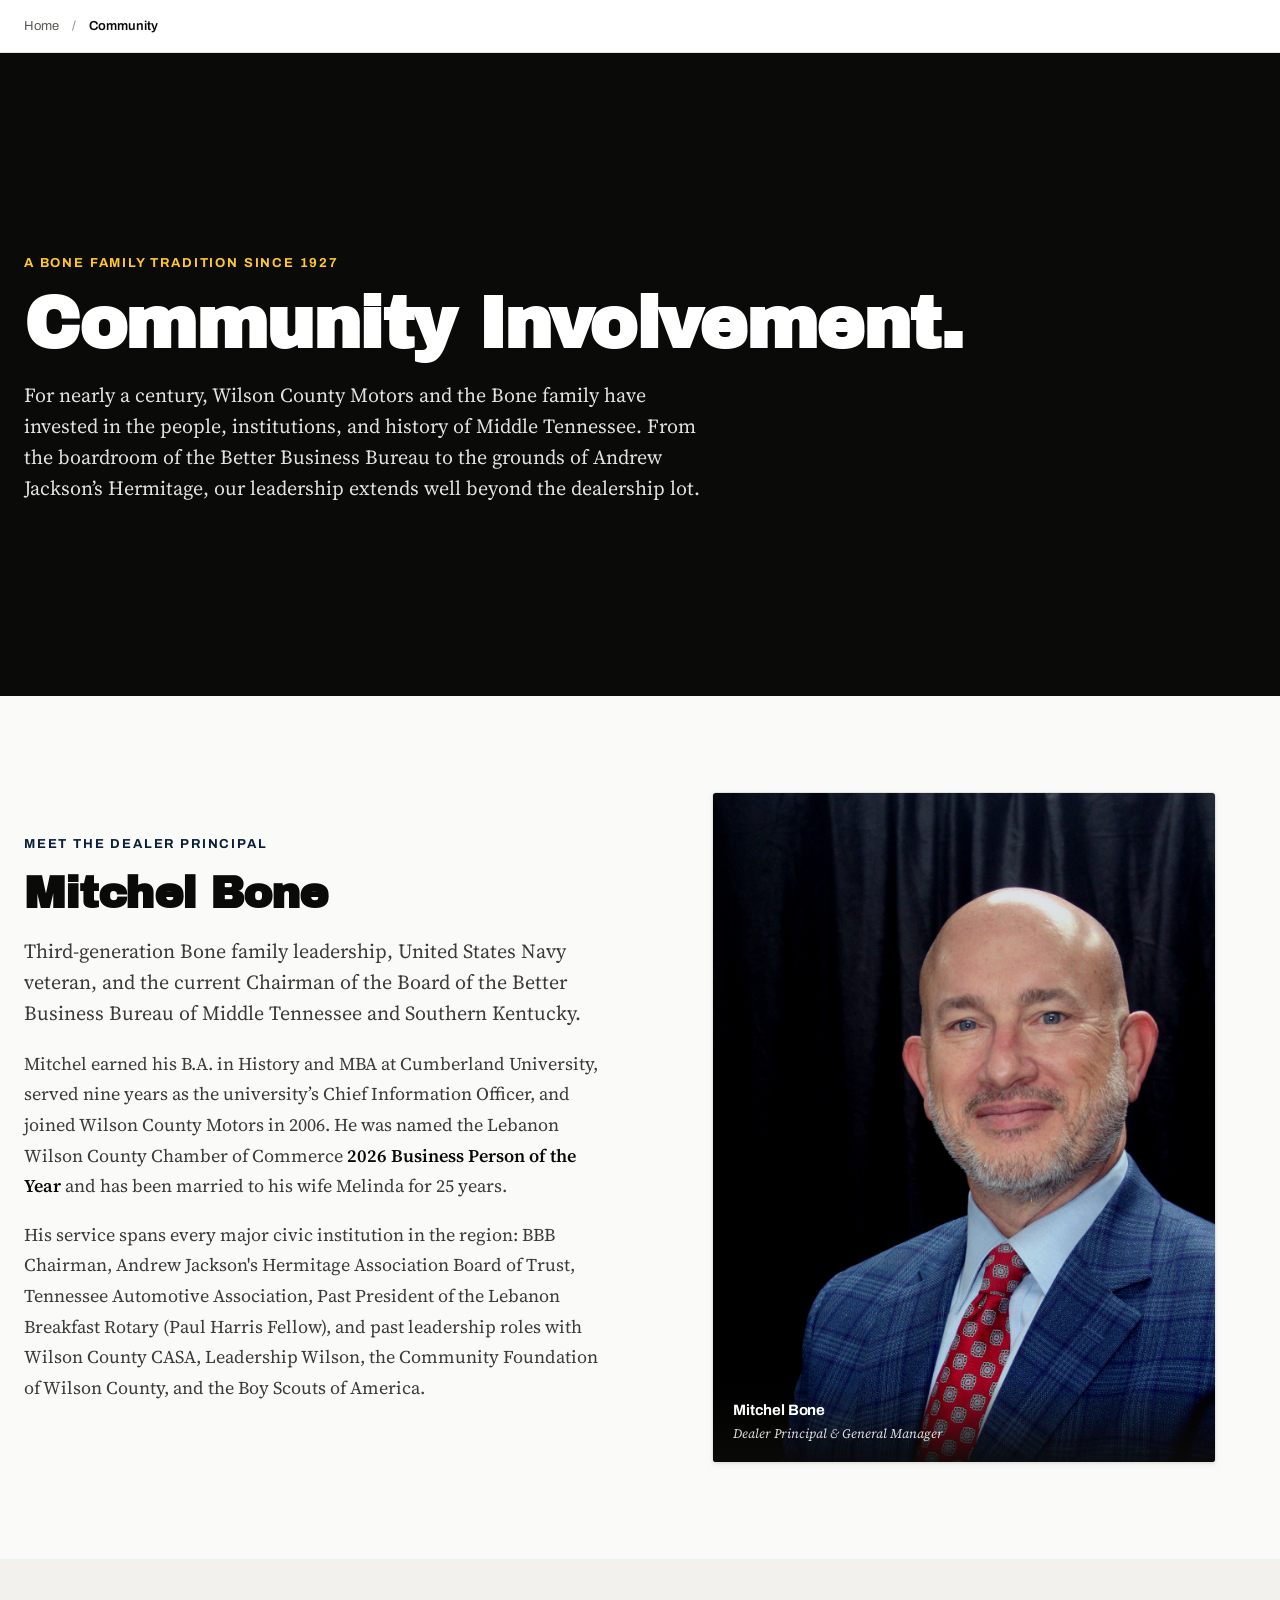
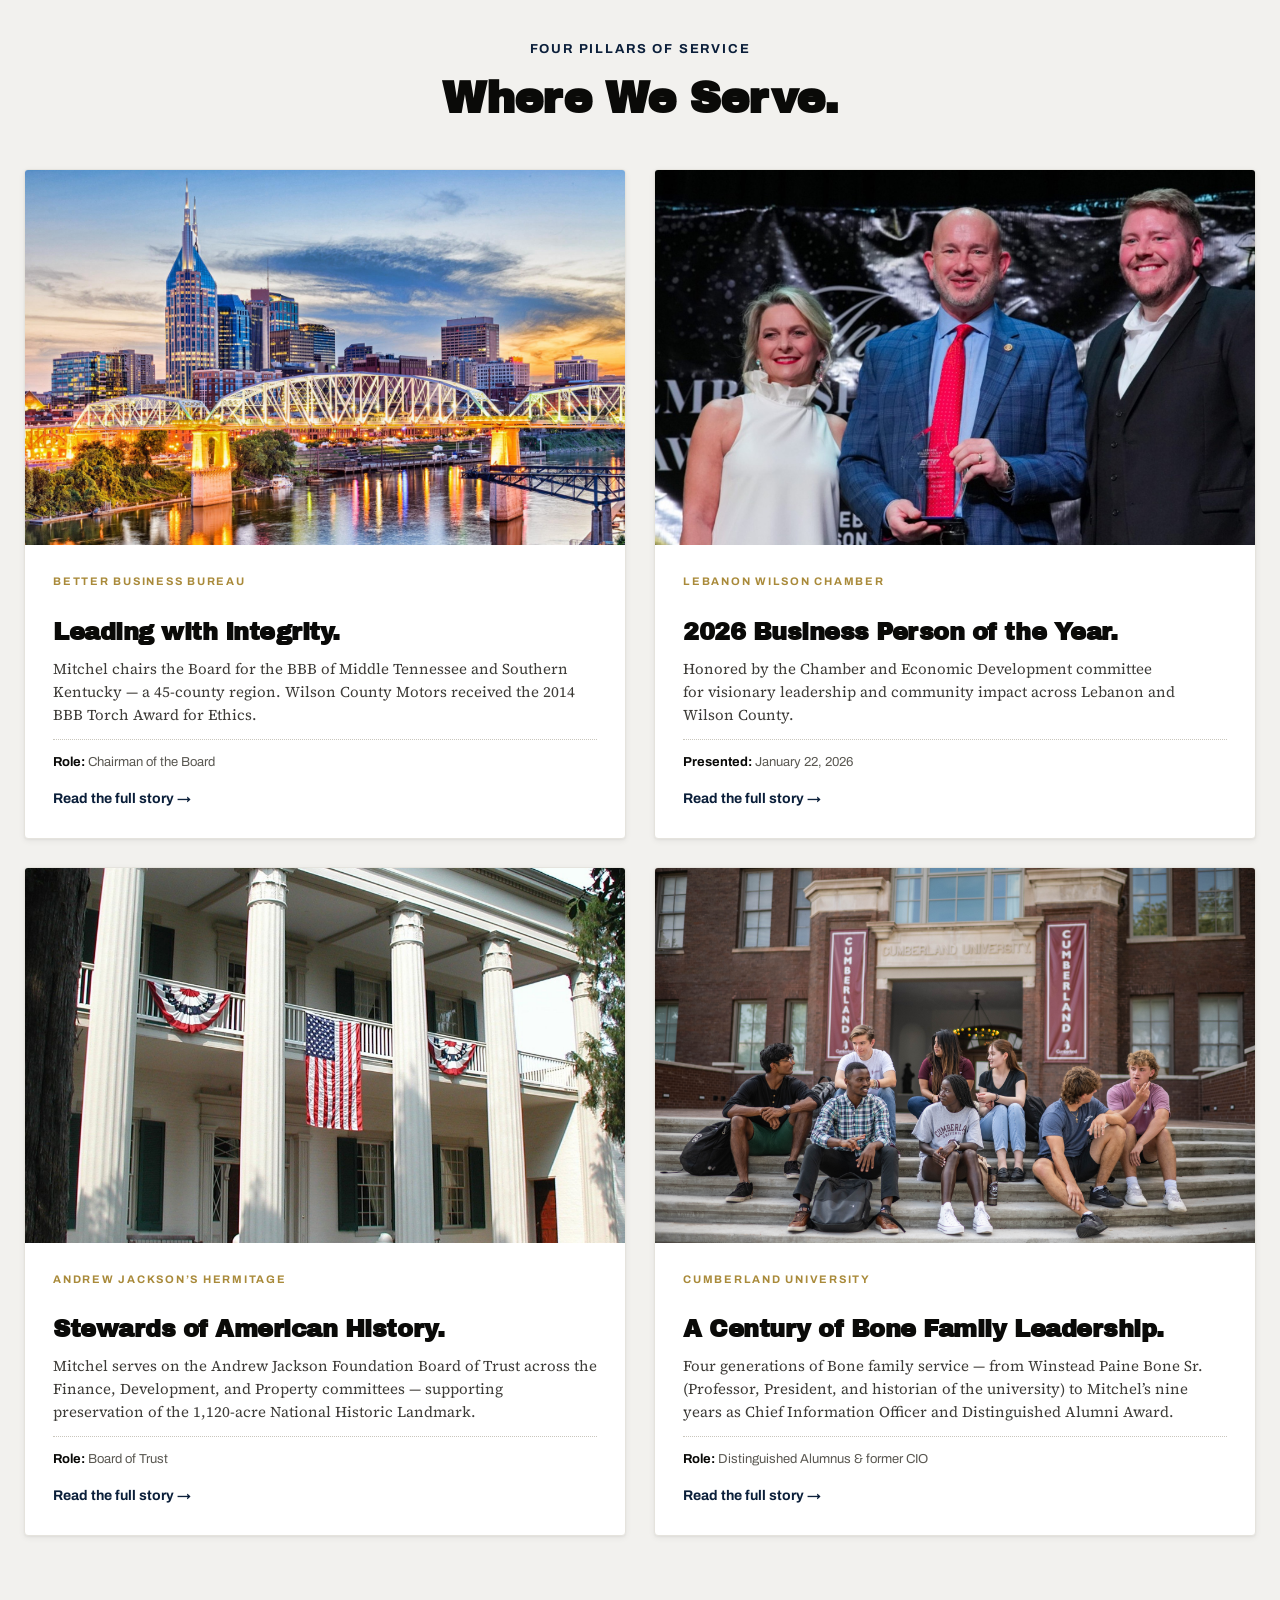
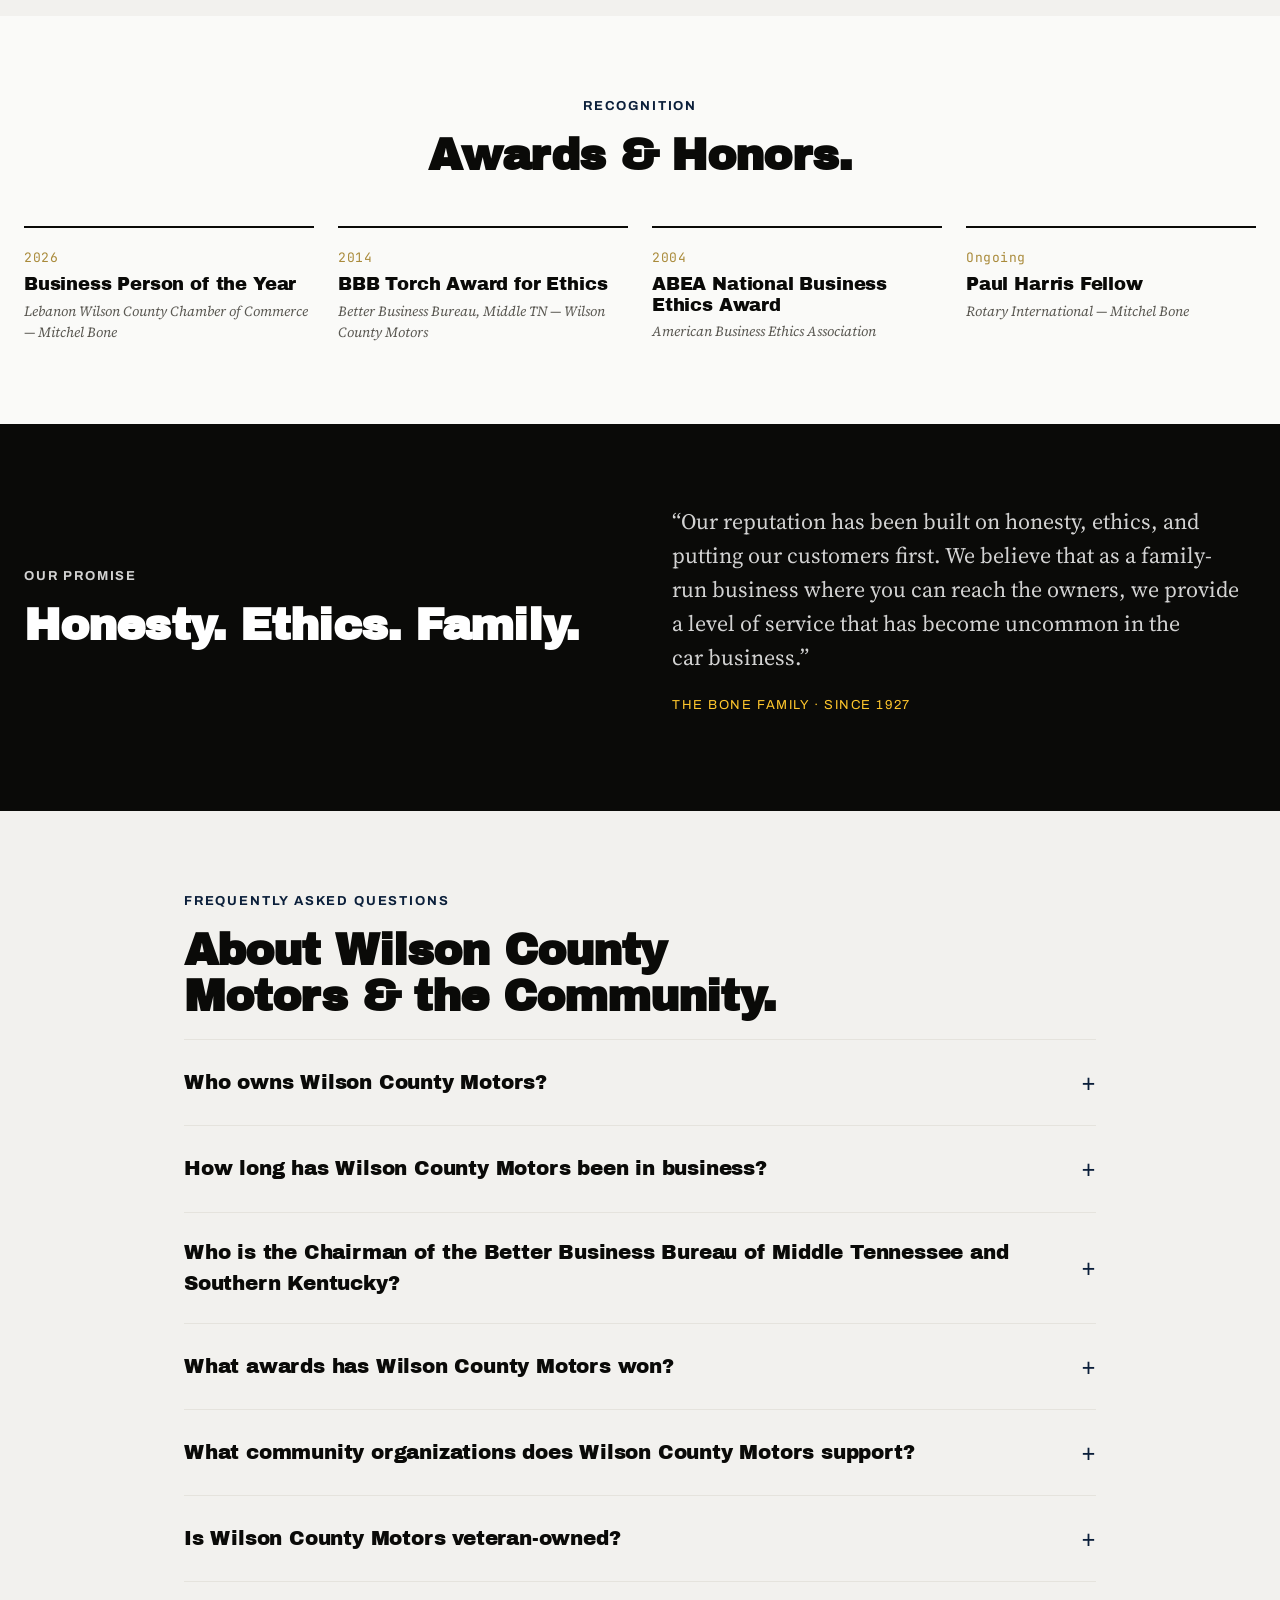
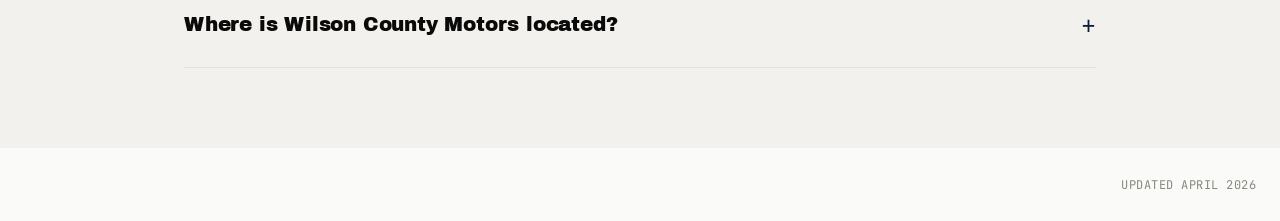
==== commit ff5512a5: "Made corrections and tweaks to the community index file" ====
--- a/Community/index.html
+++ b/Community/index.html
@@ -83,7 +83,7 @@
     {
       "@type": "FAQPage",
       "mainEntity": [
-        { "@type": "Question", "name": "Who owns Wilson County Motors?", "acceptedAnswer": { "@type": "Answer", "text": "Wilson County Motors has been owned by the Bone family of Lebanon, Tennessee since 1927. The dealership was founded by Winstead Paine Bone Jr. and A.W. Hooker. Today it is led by Mitchel Bone, Dealer Principal and General Manager, representing the fourth generation of Bone family leadership." } },
+        { "@type": "Question", "name": "Who owns Wilson County Motors?", "acceptedAnswer": { "@type": "Answer", "text": "Wilson County Motors has been owned by the Bone family of Lebanon, Tennessee since 1927. The dealership was founded by Winstead Paine Bone Jr. and A.W. Hooker. Today it is led by Mitchel Bone, Dealer Principal and General Manager, representing the third generation of Bone family leadership." } },
         { "@type": "Question", "name": "How long has Wilson County Motors been in business?", "acceptedAnswer": { "@type": "Answer", "text": "Wilson County Motors has been in continuous operation since 1927 - more than 99 years. It is one of the oldest family-owned dealerships in Tennessee and has been a Bone family tradition for four generations." } },
         { "@type": "Question", "name": "Who is the Chairman of the Better Business Bureau of Middle Tennessee and Southern Kentucky?", "acceptedAnswer": { "@type": "Answer", "text": "Mitchel Bone, Dealer Principal of Wilson County Chevrolet Buick GMC, currently serves as Chairman of the Board for the Better Business Bureau of Middle Tennessee and Southern Kentucky." } },
         { "@type": "Question", "name": "What awards has Wilson County Motors won?", "acceptedAnswer": { "@type": "Answer", "text": "Wilson County Motors received the 2014 BBB Torch Award for Ethics and the 2004 ABEA National Business Ethics Award. Mitchel Bone was named the Lebanon Wilson County Chamber of Commerce 2026 Business Person of the Year, is a Cumberland University Distinguished Alumni Award recipient, and is a Paul Harris Fellow through Rotary International." } },
@@ -119,11 +119,11 @@
       <div class="two-col">
         <div>
           <p class="eyebrow">Meet the Dealer Principal</p>
-          <h2 class="section-title" id="mitchel-title">Mitchel Bone.</h2>
-          <p class="lede" style="margin-bottom:20px;">Fourth-generation Bone family leadership, United States Navy veteran, and the current Chairman of the Board of the Better Business Bureau of Middle Tennessee and Southern Kentucky.</p>
+          <h2 class="section-title" id="mitchel-title">Mitchel Bone</h2>
+          <p class="lede" style="margin-bottom:20px;">Third-generation Bone family leadership, United States Navy veteran, and the current Chairman of the Board of the Better Business Bureau of Middle Tennessee and Southern Kentucky.</p>
           <div class="prose">
             <p>Mitchel earned his B.A. in History and MBA at Cumberland University, served nine years as the university&rsquo;s Chief Information Officer, and joined Wilson County Motors in 2006. He was named the Lebanon Wilson County Chamber of Commerce <strong>2026 Business Person of the Year</strong> and has been married to his wife Melinda for 25 years.</p>
-            <p>His service spans every major civic institution in the region: BBB Chairman, Hermitage Board of Trust, Tennessee Automotive Association, Past President of the Lebanon Breakfast Rotary (Paul Harris Fellow), and past leadership roles with Wilson County CASA, Leadership Wilson, the Community Foundation of Wilson County, and the Boy Scouts of America.</p>
+            <p>His service spans every major civic institution in the region: BBB Chairman, Andrew Jackson's Hermitage Association Board of Trust, Tennessee Automotive Association, Past President of the Lebanon Breakfast Rotary (Paul Harris Fellow), and past leadership roles with Wilson County CASA, Leadership Wilson, the Community Foundation of Wilson County, and the Boy Scouts of America.</p>
           </div>
         </div>
         <div>
